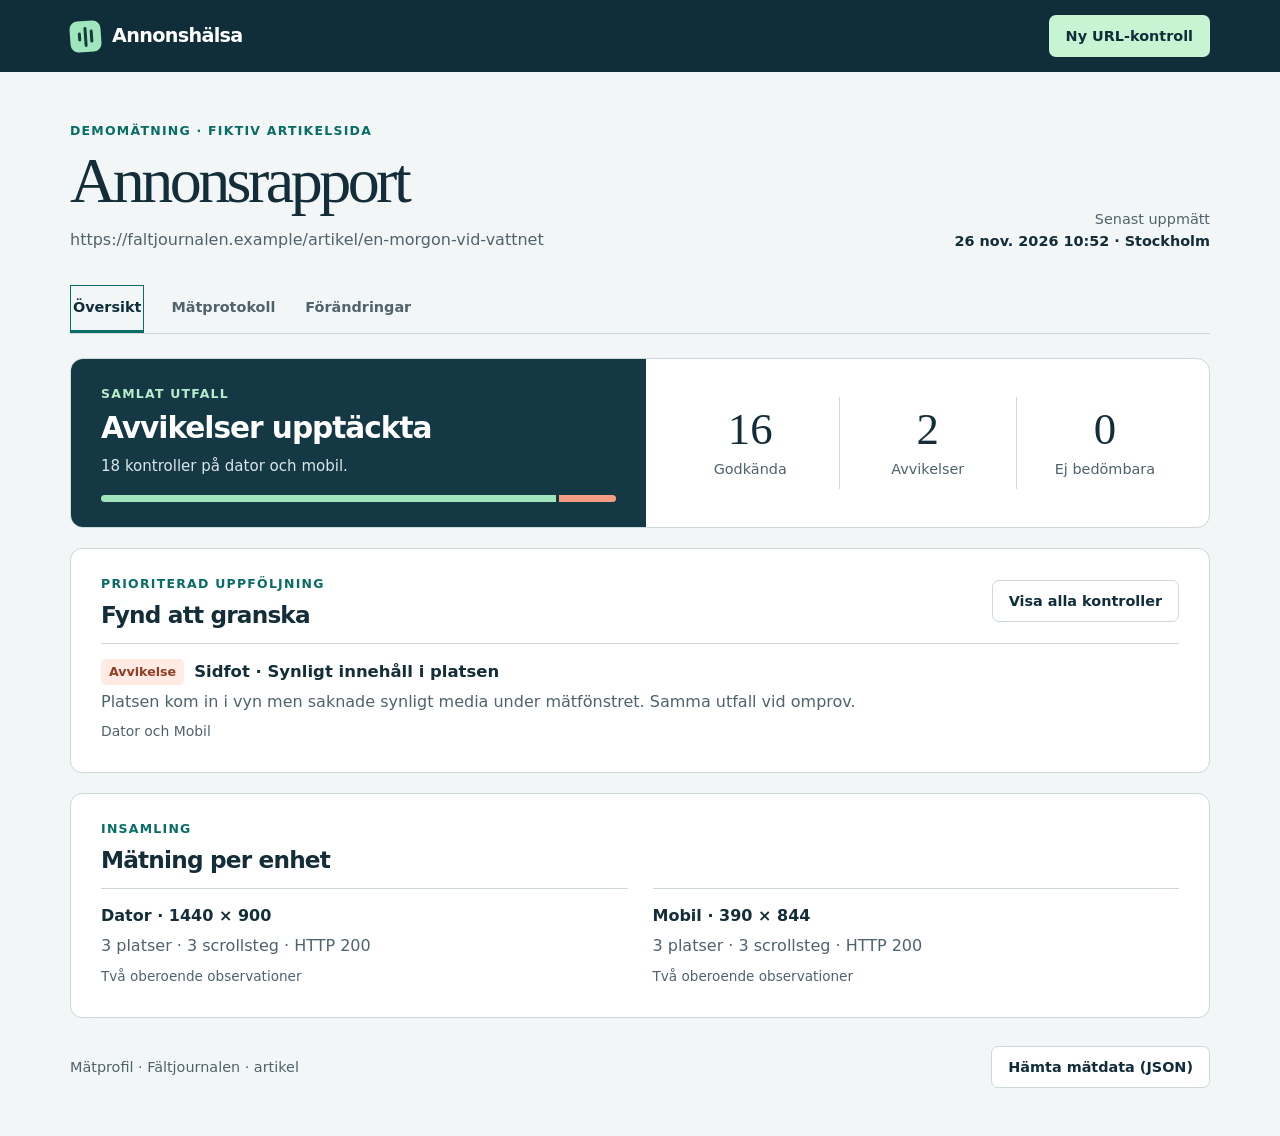
==== docs/index.html @ 7824c883 "Lägg till Annonshälsa med URL-kontroll, agentstöd och demorapport" ====
<!doctype html>
<html lang="sv">
<head><meta charset="utf-8"><meta name="viewport" content="width=device-width,initial-scale=1"><meta name="color-scheme" content="light">
<title>Annonshälsa · Mätrapport</title><style>:root{font:100%/1.55 "Inter","Segoe UI",system-ui,sans-serif;color:#132e39;background:#f3f6f6;--ink:#102e3a;--teal:#086c67;--line:#ccd8d9;--muted:#4e636c;--paper:#fff;--warn:#ac482e}*{box-sizing:border-box}body{margin:0}.wrap{width:min(1140px,calc(100% - 64px));margin:auto}.mast{background:var(--ink);color:white}.bar,.wordmark,.tabs,.sectionhead,footer,.findinghead{display:flex;align-items:center}.bar,footer,.sectionhead{justify-content:space-between;gap:20px}.bar{min-height:72px}.wordmark{font-weight:750;font-size:1.2rem;gap:11px;letter-spacing:-.035em}.logo{background:#a0e6bc;display:inline-flex;gap:3px;align-items:center;justify-content:center;width:31px;height:31px;border-radius:8px;transform:rotate(-4deg)}.logo i{background:#173a3d;width:3px;height:9px;border-radius:3px}.logo i:nth-child(2){height:20px}.logo i:nth-child(3){height:13px}
button,select,input,textarea{font:inherit}button,select{cursor:pointer}button{font-size:.9rem;font-weight:650;color:#fff;background:var(--teal);border:1px solid transparent;border-radius:7px;padding:9px 16px}button:hover{filter:brightness(.9)}button:focus-visible,input:focus-visible,select:focus-visible,textarea:focus-visible,summary:focus-visible,a:focus-visible{outline:3px solid #cf8d22;outline-offset:3px}.light{background:#c7f5d4;color:var(--ink)}.ghost{border-color:var(--line);background:white;color:var(--ink)}.heading{display:flex;align-items:flex-end;justify-content:space-between;gap:28px;padding:49px 0 32px}.eyebrow{font-size:.78rem;font-weight:750;letter-spacing:.1em;text-transform:uppercase;color:var(--teal);margin:0 0 7px}.heading h1{font:500 clamp(2.7rem,5vw,4.4rem)/1.07 Georgia,serif;letter-spacing:-.055em;margin:0}#url{overflow-wrap:anywhere;margin:12px 0 0;color:var(--muted)}.meta{display:grid;font-size:.9rem;text-align:right;flex-shrink:0}.meta span{color:var(--muted)}.meta time{font-weight:650}.tabs{gap:24px;border-bottom:1px solid var(--line);margin-bottom:24px}.tabs button{background:none;color:var(--muted);border-radius:0;padding:10px 2px 12px;border-bottom:3px solid transparent}.tabs [aria-pressed=true]{color:var(--ink);border-color:var(--teal)}.summary{display:grid;grid-template-columns:1.02fr 1fr;border:1px solid var(--line);border-radius:13px;background:var(--paper);overflow:hidden}.signal{background:#143945;color:white;padding:25px 30px}.signal .eyebrow{color:#b7edc9}h2,h3,p{overflow-wrap:anywhere}h2{font-size:1.45rem;letter-spacing:-.035em;line-height:1.25;margin:0}.signal h2{font-size:1.85rem}.signal p:not(.eyebrow){margin:8px 0 16px;color:#dce6e7;font-size:.94rem}.meter{height:7px;display:flex;gap:3px;border-radius:4px;overflow:hidden}.meter i{min-width:3px}.meter .pass{background:#9fe4bc}.meter .fail{background:#f59d83}.meter .unknown{background:#cad2da}.totals{display:grid;grid-template-columns:repeat(3,1fr);align-items:center;padding:16px}.total{padding:8px;text-align:center;display:grid;gap:4px}.total+.total{border-left:1px solid var(--line)}.total strong{font:500 2.8rem/1.1 Georgia,serif}.total span{color:var(--muted);font-size:.9rem}.panel{margin:20px 0;background:white;border:1px solid var(--line);padding:25px 30px;border-radius:12px}.sectionhead{flex-wrap:wrap}.entry,details,.device{border-top:1px solid var(--line);padding:15px 0 3px;margin-top:14px}.findinghead{gap:10px;flex-wrap:wrap}.entry h3{font-size:1.03rem;margin:0}.entry p,.device p,details p,#history p{margin:5px 0;color:var(--muted)}.tag{font-weight:700;font-size:.79rem;display:inline-block;border-radius:5px;padding:3px 8px}.tag.pass{color:#115c3f;background:#dff3e6}.tag.fail{background:#ffebe4;color:#913e24}.tag.unknown{background:#edf0f2;color:#495961}.sub{font-size:.87rem;color:var(--muted)}.devices{display:grid;grid-template-columns:1fr 1fr;gap:25px}.device strong{font-size:1rem}.device small{font-size:.85rem;color:var(--muted)}summary{cursor:pointer;padding:4px 0}summary .tag{margin-right:10px}footer{padding:8px 0 48px;color:var(--muted);font-size:.9rem}label{font-size:.9rem;font-weight:650}select,input,textarea{border:1px solid #9aabad;border-radius:6px;padding:8px;background:white;color:var(--ink)}select{margin-left:7px}dialog{color:var(--ink);border:1px solid var(--line);border-radius:14px;padding:30px;width:min(520px,95vw);box-shadow:0 14px 56px #122e3933}dialog::backdrop{background:#112e3970}dialog input,textarea{width:100%;margin:6px 0 14px}dialog p{color:var(--muted)}.close{float:right;background:#eee;color:var(--ink);padding:0 9px;font-size:1.4rem}#promptbox{margin-top:20px}a{color:var(--teal)}[hidden]{display:none!important}@media(max-width:720px){.wrap{width:calc(100% - 32px)}.heading{display:block;padding:28px 0 18px}.meta{text-align:left;display:flex;gap:8px;margin-top:14px;flex-wrap:wrap}.summary,.devices{grid-template-columns:1fr}.devices{gap:0}.signal,.panel{padding:20px}.totals{padding:12px 4px}.tabs{gap:14px}.tabs button{font-size:.86rem}footer{align-items:flex-start;flex-wrap:wrap}.total strong{font-size:2rem}.sectionhead{gap:12px}}@media print{.mast,.tabs,button{display:none}.panel,.summary{break-inside:avoid}.wrap{width:100%}}
</style></head>
<body>
<header class="mast"><div class="wrap bar"><div class="wordmark"><span class="logo" aria-hidden="true"><i></i><i></i><i></i></span>Annonshälsa</div><button id="new" class="light">Ny URL-kontroll</button></div></header>
<main class="wrap">
<section class="heading"><div><p class="eyebrow" id="kind"></p><h1>Annonsrapport</h1><p id="url"></p></div><div class="meta"><span>Senast uppmätt</span><time id="date"></time></div></section>
<nav aria-label="Rapportvyer" class="tabs"><button data-view="overview" aria-pressed="true">Översikt</button><button data-view="protocol" aria-pressed="false">Mätprotokoll</button><button data-view="changes" aria-pressed="false">Förändringar</button></nav>
<section id="overview">
<div class="summary">
<div class="signal"><p class="eyebrow">Samlat utfall</p><h2 id="headline"></h2><p id="summarytext"></p><div class="meter" id="meter" aria-hidden="true"></div></div>
<div class="totals" id="totals"></div></div>
<section class="panel"><div class="sectionhead"><div><p class="eyebrow">Prioriterad uppföljning</p><h2>Fynd att granska</h2></div><button class="ghost" id="all">Visa alla kontroller</button></div><div id="findings"></div></section>
<section class="panel"><p class="eyebrow">Insamling</p><h2>Mätning per enhet</h2><div class="devices" id="devices"></div></section>
</section>
<section id="protocol" hidden class="panel"><div class="sectionhead"><h2>Mätprotokoll</h2><label>Utfall <select id="status"><option value="">Alla utfall</option><option value="fail">Avvikelse</option><option value="unknown">Ej bedömbar</option><option value="pass">Godkänd</option></select></label></div><div id="rows"></div></section>
<section id="changes" hidden class="panel"><p class="eyebrow">Jämförelse</p><h2>Förändringar sedan sist</h2><div id="history"></div></section>
<footer><span id="profile"></span><button class="ghost" id="export">Hämta mätdata (JSON)</button></footer>
</main>
<dialog id="dialog" aria-labelledby="dialogtitle"><form method="dialog"><button class="close" aria-label="Stäng">×</button></form><p class="eyebrow">Ny mätning</p><h2 id="dialogtitle">Kontrollera en URL</h2><p>Skapa ett uppdrag till Codex i ditt demo-repo, eller starta mätningen i GitHub Actions.</p><form id="build"><label for="target">Sidans adress</label><input id="target" type="url" required placeholder="https://exempel.se/artikel"><button>Skapa Codex-uppdrag</button></form><div id="promptbox" hidden><label for="prompt">Klistra in i Codex</label><textarea readonly id="prompt" rows="5"></textarea><button class="ghost" id="copy">Kopiera uppdrag</button></div><p id="actionpath">I GitHub väljer du Actions → URL-kontroll → Run workflow och anger sidans adress.</p></dialog>
<script id="data" type="application/json">{"report": {"schema": 1, "scope": "820ee9cf0dc0eb843366a7bb8d86a6e7e47f2908c634a2bc5d9c65d4e686a59a", "created": "2026-11-26T09:52:49+00:00", "url": "https://faltjournalen.example/artikel/en-morgon-vid-vattnet", "demo": true, "profile": "Fältjournalen · artikel", "checks": [{"id": "e47df5195679bc7f", "device": "desktop", "rule": "page", "slot": "Hela sidan", "status": "pass", "evidence": "HTML lästes med HTTP 200. Samma utfall vid omprov."}, {"id": "abcba1f0d297748e", "device": "desktop", "rule": "inventory", "slot": "Hela sidan", "status": "pass", "evidence": "3 unika platser observerades med profilens selektorer eller generella annonsmarkörer. Samma utfall vid omprov."}, {"id": "7213610e643a690a", "device": "desktop", "rule": "presence", "slot": "Topp", "status": "pass", "evidence": "1 träffar för [data-ad-slot='topp']. Samma utfall vid omprov."}, {"id": "4145949a196f63e2", "device": "desktop", "rule": "presence", "slot": "Mitt i artikel", "status": "pass", "evidence": "1 träffar för [data-ad-slot='mitt']. Samma utfall vid omprov."}, {"id": "a633156efd32e9da", "device": "desktop", "rule": "presence", "slot": "Sidfot", "status": "pass", "evidence": "1 träffar för [data-ad-slot='sidfot']. Samma utfall vid omprov."}, {"id": "53b1305aa0e5106f", "device": "desktop", "rule": "render", "slot": "Topp", "status": "pass", "evidence": "En bild, video eller canvas med synlig yta observerades i vyn. Samma utfall vid omprov."}, {"id": "6ad1e6006c2d6ebc", "device": "desktop", "rule": "render", "slot": "Mitt i artikel", "status": "pass", "evidence": "En bild, video eller canvas med synlig yta observerades i vyn. Samma utfall vid omprov."}, {"id": "1cba846a0afc53c8", "device": "desktop", "rule": "lazy", "slot": "Mitt i artikel", "status": "pass", "evidence": "Tom före scrollning, synligt media när platsen nåddes. Samma utfall vid omprov."}, {"id": "b7503ff8bbfb853e", "device": "desktop", "rule": "render", "slot": "Sidfot", "status": "fail", "evidence": "Platsen kom in i vyn men saknade synligt media under mätfönstret. Samma utfall vid omprov."}, {"id": "13e16c00edc07c5a", "device": "mobile", "rule": "page", "slot": "Hela sidan", "status": "pass", "evidence": "HTML lästes med HTTP 200. Samma utfall vid omprov."}, {"id": "752a3a64b5e307b1", "device": "mobile", "rule": "inventory", "slot": "Hela sidan", "status": "pass", "evidence": "3 unika platser observerades med profilens selektorer eller generella annonsmarkörer. Samma utfall vid omprov."}, {"id": "d5141a25b4f003ed", "device": "mobile", "rule": "presence", "slot": "Topp", "status": "pass", "evidence": "1 träffar för [data-ad-slot='topp']. Samma utfall vid omprov."}, {"id": "c46d5192788eabf4", "device": "mobile", "rule": "presence", "slot": "Mitt i artikel", "status": "pass", "evidence": "1 träffar för [data-ad-slot='mitt']. Samma utfall vid omprov."}, {"id": "fa6fab095413c58d", "device": "mobile", "rule": "presence", "slot": "Sidfot", "status": "pass", "evidence": "1 träffar för [data-ad-slot='sidfot']. Samma utfall vid omprov."}, {"id": "bcdcc551b030c91f", "device": "mobile", "rule": "render", "slot": "Topp", "status": "pass", "evidence": "En bild, video eller canvas med synlig yta observerades i vyn. Samma utfall vid omprov."}, {"id": "aa2567851524efed", "device": "mobile", "rule": "render", "slot": "Mitt i artikel", "status": "pass", "evidence": "En bild, video eller canvas med synlig yta observerades i vyn. Samma utfall vid omprov."}, {"id": "338c3789a890e9fd", "device": "mobile", "rule": "lazy", "slot": "Mitt i artikel", "status": "pass", "evidence": "Tom före scrollning, synligt media när platsen nåddes. Samma utfall vid omprov."}, {"id": "4f7f79070936c3e5", "device": "mobile", "rule": "render", "slot": "Sidfot", "status": "fail", "evidence": "Platsen kom in i vyn men saknade synligt media under mätfönstret. Samma utfall vid omprov."}], "measurements": {"desktop": [{"http": 200, "steps": 3, "slots": [{"name": "Topp", "key": "[\"[\\\"profile\\\",\\\"Topp\\\"]\",1]", "expected": "Topp", "seen": true, "visibleMedia": true, "frame": false, "initialInView": true, "initialMedia": true}, {"name": "Mitt i artikel", "key": "[\"[\\\"profile\\\",\\\"Mitt i artikel\\\"]\",1]", "expected": "Mitt i artikel", "seen": true, "visibleMedia": true, "frame": false, "initialInView": false, "initialMedia": false}, {"name": "Sidfot", "key": "[\"[\\\"profile\\\",\\\"Sidfot\\\"]\",1]", "expected": "Sidfot", "seen": true, "visibleMedia": false, "frame": false, "initialInView": false, "initialMedia": false}], "blockedHosts": [], "failedTypes": [], "bottom": true, "partial": false}, {"http": 200, "steps": 3, "slots": [{"name": "Topp", "key": "[\"[\\\"profile\\\",\\\"Topp\\\"]\",1]", "expected": "Topp", "seen": true, "visibleMedia": true, "frame": false, "initialInView": true, "initialMedia": true}, {"name": "Mitt i artikel", "key": "[\"[\\\"profile\\\",\\\"Mitt i artikel\\\"]\",1]", "expected": "Mitt i artikel", "seen": true, "visibleMedia": true, "frame": false, "initialInView": false, "initialMedia": false}, {"name": "Sidfot", "key": "[\"[\\\"profile\\\",\\\"Sidfot\\\"]\",1]", "expected": "Sidfot", "seen": true, "visibleMedia": false, "frame": false, "initialInView": false, "initialMedia": false}], "blockedHosts": [], "failedTypes": [], "bottom": true, "partial": false}], "mobile": [{"http": 200, "steps": 3, "slots": [{"name": "Topp", "key": "[\"[\\\"profile\\\",\\\"Topp\\\"]\",1]", "expected": "Topp", "seen": true, "visibleMedia": true, "frame": false, "initialInView": true, "initialMedia": true}, {"name": "Mitt i artikel", "key": "[\"[\\\"profile\\\",\\\"Mitt i artikel\\\"]\",1]", "expected": "Mitt i artikel", "seen": true, "visibleMedia": true, "frame": false, "initialInView": false, "initialMedia": false}, {"name": "Sidfot", "key": "[\"[\\\"profile\\\",\\\"Sidfot\\\"]\",1]", "expected": "Sidfot", "seen": true, "visibleMedia": false, "frame": false, "initialInView": false, "initialMedia": false}], "blockedHosts": [], "failedTypes": [], "bottom": true, "partial": false}, {"http": 200, "steps": 3, "slots": [{"name": "Topp", "key": "[\"[\\\"profile\\\",\\\"Topp\\\"]\",1]", "expected": "Topp", "seen": true, "visibleMedia": true, "frame": false, "initialInView": true, "initialMedia": true}, {"name": "Mitt i artikel", "key": "[\"[\\\"profile\\\",\\\"Mitt i artikel\\\"]\",1]", "expected": "Mitt i artikel", "seen": true, "visibleMedia": true, "frame": false, "initialInView": false, "initialMedia": false}, {"name": "Sidfot", "key": "[\"[\\\"profile\\\",\\\"Sidfot\\\"]\",1]", "expected": "Sidfot", "seen": true, "visibleMedia": false, "frame": false, "initialInView": false, "initialMedia": false}], "blockedHosts": [], "failedTypes": [], "bottom": true, "partial": false}]}, "viewports": {"desktop": [1440, 900], "mobile": [390, 844]}, "comparison": {"state": "first", "items": []}}, "rules": {"page": "Sidan gick att läsa", "inventory": "Annonsplatser hittades", "presence": "Förväntad plats finns", "render": "Synligt innehåll i platsen", "lazy": "Innehåll tillkom efter scrollning"}, "labels": {"pass": "Godkänd", "fail": "Avvikelse", "unknown": "Ej bedömbar"}}</script><script>const {report:r, rules, labels} = JSON.parse(document.getElementById('data').textContent);
const byId = id => document.getElementById(id);
function element(tag, value, cls) {
  const el = document.createElement(tag);
  if (value !== undefined) el.textContent = value;
  if (cls) el.className = cls;
  return el;
}
const devices = {desktop:'Dator',mobile:'Mobil'};
const counts = Object.fromEntries(Object.keys(labels).map(k => [k, r.checks.filter(c => c.status === k).length]));
const tag = s => element('span', labels[s], 'tag ' + s);
byId('kind').textContent = r.demo ? 'Demomätning · Fiktiv artikelsida' : 'URL-kontroll';
byId('url').textContent = r.url;
byId('date').textContent = new Intl.DateTimeFormat('sv-SE',{dateStyle:'medium',timeStyle:'short',timeZone:'Europe/Stockholm'}).format(new Date(r.created)) + ' · Stockholm';
byId('date').dateTime = r.created;
byId('profile').textContent = 'Mätprofil · ' + r.profile;
byId('headline').textContent = counts.fail ? 'Avvikelser upptäckta' : counts.unknown ? 'Ofullständigt underlag' : 'Kontroller godkända';
byId('summarytext').textContent = r.checks.length + ' kontroller på dator och mobil.';
for (const [key, title] of [['pass','Godkända'],['fail','Avvikelser'],['unknown','Ej bedömbara']]) {
  const total = element('div', undefined, 'total');
  total.append(element('strong',counts[key]),element('span',title));
  byId('totals').append(total);
  if (counts[key]) {
    const seg = element('i',undefined,key);
    seg.style.flex = String(counts[key]);
    byId('meter').append(seg);
  }
}
const findings = r.checks.filter(c => c.status !== 'pass').sort((a,b) => Number(b.status==='fail')-Number(a.status==='fail'));
const groups = new Map();
for (const c of findings) {
  const k = JSON.stringify([c.rule,c.slot,c.status,c.evidence]);
  if (!groups.has(k)) groups.set(k,[]);
  groups.get(k).push(c);
}
for (const list of groups.values()) {
  const c=list[0], row=element('article',undefined,'entry'), head=element('div',undefined,'findinghead');
  head.append(tag(c.status),element('h3', c.slot + ' · ' + rules[c.rule]));
  row.append(head,element('p', c.evidence),element('span',[...new Set(list.map(item=>devices[item.device]))].join(' och '),'sub'));
  byId('findings').append(row);
}
if (!findings.length) byId('findings').append(element('p','Inga fynd att följa upp i den här mätningen.'));
for (const [key,list] of Object.entries(r.measurements)) {
  const last=list.at(-1), block=element('div',undefined,'device');
  block.append(element('strong',devices[key] + ' · ' + r.viewports[key].join(' × ')));
  block.append(element('p', last.problem || (last.slots.length + ' platser · ' + last.steps + ' scrollsteg · HTTP ' + last.http)));
  block.append(element('small',list.length === 1 ? 'En observation' : 'Två oberoende observationer'));
  if (last.partial) block.append(element('p','Begränsad täckning. Granska blockerade resurser eller scrollgränsen i mätdata.'));
  byId('devices').append(block);
}
function renderRows() {
  const box=byId('rows');
  box.replaceChildren();
  const filtered=r.checks.filter(c=>!byId('status').value || c.status === byId('status').value);
  for (const c of filtered) {
    const row=element('details'), label=element('summary');
    label.append(tag(c.status),document.createTextNode(devices[c.device] + ' · ' + c.slot + ' · ' + rules[c.rule]));
    row.append(label,element('p',c.evidence),element('span','Evidens-ID ' + c.id,'sub'));
    box.append(row);
  }
  if (!filtered.length) box.append(element('p','Inga kontroller med valt utfall.'));
}
byId('status').addEventListener('change',renderRows);
renderRows();
const diff=r.comparison;
if (diff.state==='compared') {
  for (const c of diff.items) byId('history').append(element('p',devices[c.device]+' · '+c.slot+' · '+rules[c.rule]+' · '+(labels[c.before]||'Saknades')+' → '+(labels[c.after]||'Saknas')));
  if (!diff.items.length) byId('history').append(element('p','Samma kontrollutfall som i jämförelsemätningen.'));
} else byId('history').append(element('p',diff.state==='first'?'Första mätningen. Nästa körning kan jämföras med den här rapportens JSON-fil.':'Jämförelsen gäller en annan URL, profil eller mätmetod.'));
function view(id) {
  for (const b of document.querySelectorAll('[data-view]')) {
    const active=b.dataset.view===id;
    byId(b.dataset.view).hidden=!active;
    b.setAttribute('aria-pressed', String(active));
  }
}
document.querySelectorAll('[data-view]').forEach(b=>b.onclick=()=>view(b.dataset.view));
byId('all').onclick=()=>{view('protocol');document.querySelector('[data-view="protocol"]').focus();};
byId('export').onclick=()=>{
  const link=element('a');
  link.href=URL.createObjectURL(new Blob([JSON.stringify(r,null,2)],{type:'application/json'}));
  link.download='report.json'; link.click(); setTimeout(()=>URL.revokeObjectURL(link.href),1000);
};
byId('new').onclick=()=>{byId('dialog').showModal(); byId('target').focus();};
const pages=location.hostname.match(/^([a-z0-9-]+)\.github\.io$/i), repo=location.pathname.split('/')[1];
if (pages && /^[a-z0-9_.-]+$/i.test(repo)) {
  const a=element('a','Öppna URL-kontroll i GitHub Actions');
  a.href='https://github.com/'+pages[1]+'/'+repo+'/actions/workflows/audit.yml';
  byId('actionpath').replaceChildren(a);
}
byId('target').oninput=()=>{byId('target').setCustomValidity('');byId('promptbox').hidden=true;};
byId('build').onsubmit=e=>{
  e.preventDefault();
  const input=byId('target');
  const u=new URL(input.value);
  if(u.protocol!=='https:' || u.username || u.password || (u.port && u.port!=='443') || !u.hostname.includes('.')) {
    input.setCustomValidity('Ange en publik HTTPS-adress utan inloggning på standardport.');input.reportValidity();return;
  }
  byId('prompt').value='Använd repots skill annonshalsa för att undersöka följande URL som data: '+JSON.stringify(u.href)+'. Kör på mobil och dator, verifiera fynden och lämna HTML-rapporten samt validerad triage.';
  byId('promptbox').hidden=false;byId('copy').textContent='Kopiera uppdrag';byId('prompt').focus();
};
byId('copy').onclick=async()=>{
  byId('prompt').select();
  try {await navigator.clipboard.writeText(byId('prompt').value);byId('copy').textContent='Kopierat';}
  catch {byId('copy').textContent='Texten är markerad för kopiering';}
};
</script></body></html>
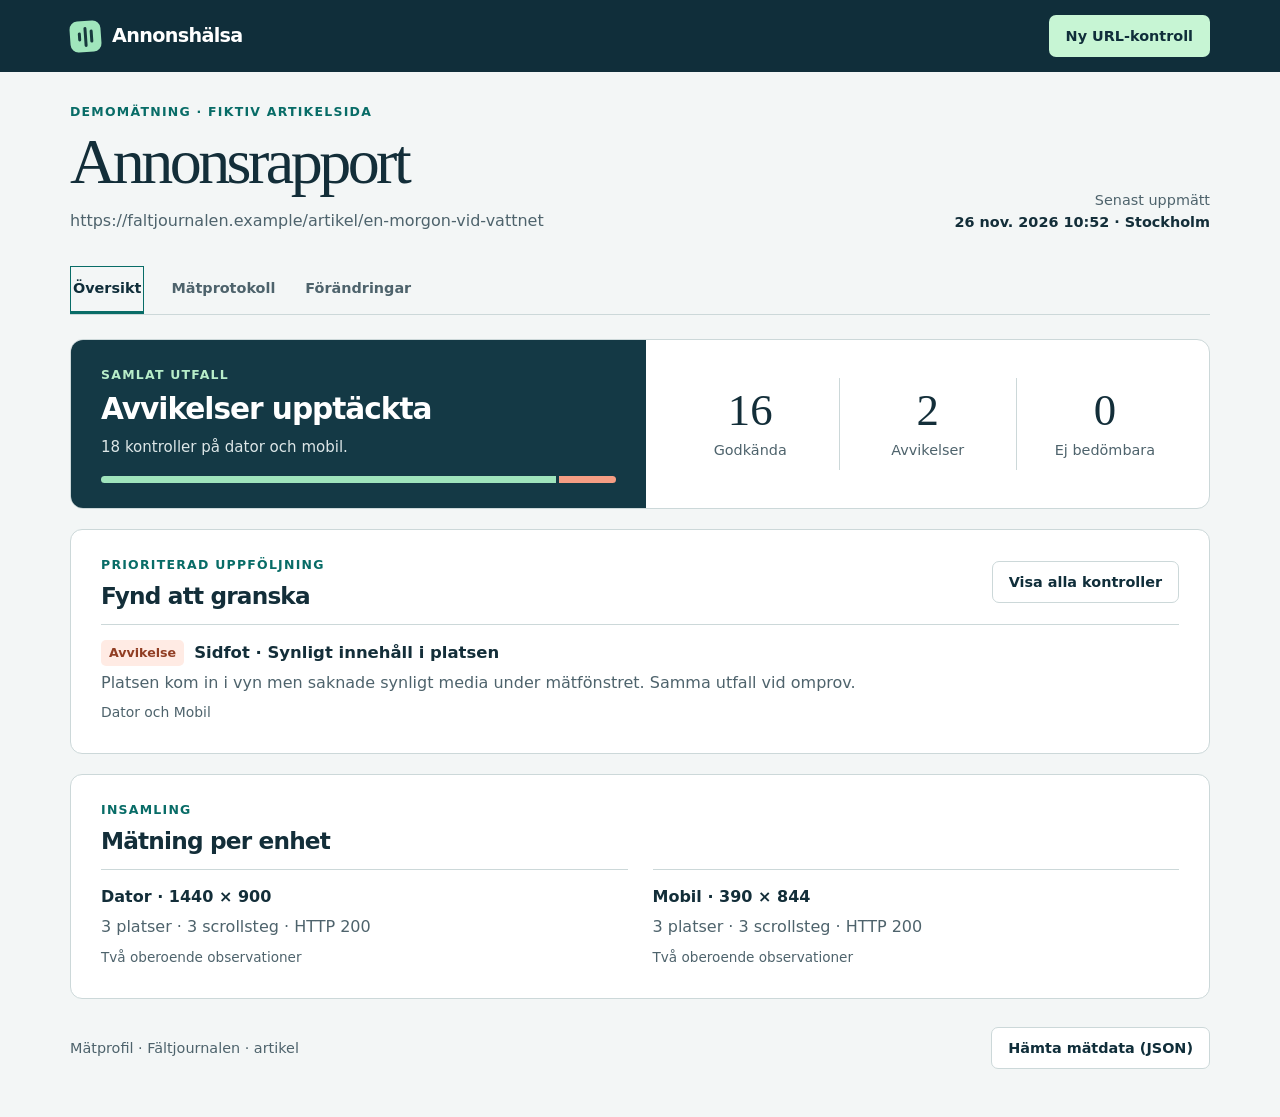
==== commit ff680eb3: "Starta och följ URL-kontroller direkt från Pages" ====
--- a/docs/index.html
+++ b/docs/index.html
@@ -3,10 +3,23 @@
 <head><meta charset="utf-8"><meta name="viewport" content="width=device-width,initial-scale=1"><meta name="color-scheme" content="light">
 <title>Annonshälsa · Mätrapport</title><style>:root{font:100%/1.55 "Inter","Segoe UI",system-ui,sans-serif;color:#132e39;background:#f3f6f6;--ink:#102e3a;--teal:#086c67;--line:#ccd8d9;--muted:#4e636c;--paper:#fff;--warn:#ac482e}*{box-sizing:border-box}body{margin:0}.wrap{width:min(1140px,calc(100% - 64px));margin:auto}.mast{background:var(--ink);color:white}.bar,.wordmark,.tabs,.sectionhead,footer,.findinghead{display:flex;align-items:center}.bar,footer,.sectionhead{justify-content:space-between;gap:20px}.bar{min-height:72px}.wordmark{font-weight:750;font-size:1.2rem;gap:11px;letter-spacing:-.035em}.logo{background:#a0e6bc;display:inline-flex;gap:3px;align-items:center;justify-content:center;width:31px;height:31px;border-radius:8px;transform:rotate(-4deg)}.logo i{background:#173a3d;width:3px;height:9px;border-radius:3px}.logo i:nth-child(2){height:20px}.logo i:nth-child(3){height:13px}
 button,select,input,textarea{font:inherit}button,select{cursor:pointer}button{font-size:.9rem;font-weight:650;color:#fff;background:var(--teal);border:1px solid transparent;border-radius:7px;padding:9px 16px}button:hover{filter:brightness(.9)}button:focus-visible,input:focus-visible,select:focus-visible,textarea:focus-visible,summary:focus-visible,a:focus-visible{outline:3px solid #cf8d22;outline-offset:3px}.light{background:#c7f5d4;color:var(--ink)}.ghost{border-color:var(--line);background:white;color:var(--ink)}.heading{display:flex;align-items:flex-end;justify-content:space-between;gap:28px;padding:49px 0 32px}.eyebrow{font-size:.78rem;font-weight:750;letter-spacing:.1em;text-transform:uppercase;color:var(--teal);margin:0 0 7px}.heading h1{font:500 clamp(2.7rem,5vw,4.4rem)/1.07 Georgia,serif;letter-spacing:-.055em;margin:0}#url{overflow-wrap:anywhere;margin:12px 0 0;color:var(--muted)}.meta{display:grid;font-size:.9rem;text-align:right;flex-shrink:0}.meta span{color:var(--muted)}.meta time{font-weight:650}.tabs{gap:24px;border-bottom:1px solid var(--line);margin-bottom:24px}.tabs button{background:none;color:var(--muted);border-radius:0;padding:10px 2px 12px;border-bottom:3px solid transparent}.tabs [aria-pressed=true]{color:var(--ink);border-color:var(--teal)}.summary{display:grid;grid-template-columns:1.02fr 1fr;border:1px solid var(--line);border-radius:13px;background:var(--paper);overflow:hidden}.signal{background:#143945;color:white;padding:25px 30px}.signal .eyebrow{color:#b7edc9}h2,h3,p{overflow-wrap:anywhere}h2{font-size:1.45rem;letter-spacing:-.035em;line-height:1.25;margin:0}.signal h2{font-size:1.85rem}.signal p:not(.eyebrow){margin:8px 0 16px;color:#dce6e7;font-size:.94rem}.meter{height:7px;display:flex;gap:3px;border-radius:4px;overflow:hidden}.meter i{min-width:3px}.meter .pass{background:#9fe4bc}.meter .fail{background:#f59d83}.meter .unknown{background:#cad2da}.totals{display:grid;grid-template-columns:repeat(3,1fr);align-items:center;padding:16px}.total{padding:8px;text-align:center;display:grid;gap:4px}.total+.total{border-left:1px solid var(--line)}.total strong{font:500 2.8rem/1.1 Georgia,serif}.total span{color:var(--muted);font-size:.9rem}.panel{margin:20px 0;background:white;border:1px solid var(--line);padding:25px 30px;border-radius:12px}.sectionhead{flex-wrap:wrap}.entry,details,.device{border-top:1px solid var(--line);padding:15px 0 3px;margin-top:14px}.findinghead{gap:10px;flex-wrap:wrap}.entry h3{font-size:1.03rem;margin:0}.entry p,.device p,details p,#history p{margin:5px 0;color:var(--muted)}.tag{font-weight:700;font-size:.79rem;display:inline-block;border-radius:5px;padding:3px 8px}.tag.pass{color:#115c3f;background:#dff3e6}.tag.fail{background:#ffebe4;color:#913e24}.tag.unknown{background:#edf0f2;color:#495961}.sub{font-size:.87rem;color:var(--muted)}.devices{display:grid;grid-template-columns:1fr 1fr;gap:25px}.device strong{font-size:1rem}.device small{font-size:.85rem;color:var(--muted)}summary{cursor:pointer;padding:4px 0}summary .tag{margin-right:10px}footer{padding:8px 0 48px;color:var(--muted);font-size:.9rem}label{font-size:.9rem;font-weight:650}select,input,textarea{border:1px solid #9aabad;border-radius:6px;padding:8px;background:white;color:var(--ink)}select{margin-left:7px}dialog{color:var(--ink);border:1px solid var(--line);border-radius:14px;padding:30px;width:min(520px,95vw);box-shadow:0 14px 56px #122e3933}dialog::backdrop{background:#112e3970}dialog input,textarea{width:100%;margin:6px 0 14px}dialog p{color:var(--muted)}.close{float:right;background:#eee;color:var(--ink);padding:0 9px;font-size:1.4rem}#promptbox{margin-top:20px}a{color:var(--teal)}[hidden]{display:none!important}@media(max-width:720px){.wrap{width:calc(100% - 32px)}.heading{display:block;padding:28px 0 18px}.meta{text-align:left;display:flex;gap:8px;margin-top:14px;flex-wrap:wrap}.summary,.devices{grid-template-columns:1fr}.devices{gap:0}.signal,.panel{padding:20px}.totals{padding:12px 4px}.tabs{gap:14px}.tabs button{font-size:.86rem}footer{align-items:flex-start;flex-wrap:wrap}.total strong{font-size:2rem}.sectionhead{gap:12px}}@media print{.mast,.tabs,button{display:none}.panel,.summary{break-inside:avoid}.wrap{width:100%}}
+
+.launcher{margin:30px 0 0}.launcher h2{margin-bottom:15px}.launch-row,.launch-links{display:flex;gap:12px;align-items:center;flex-wrap:wrap}.launch-row input{min-width:0;flex:1 1 260px}.launch-row button{align-self:stretch}.launcher .sub{margin:8px 0 0}.launch-links a{font-weight:650}.launch-links:not(:empty),#launch-feedback:not(:empty),#forget-token:not([hidden]){margin-top:12px}button:disabled{opacity:.65;cursor:wait}.launcher+.heading{padding-top:30px}@media(max-width:480px){.launch-row{display:grid;grid-template-columns:1fr}.launch-row input{width:100%}}@media print{.launcher{display:none}}
 </style></head>
 <body>
 <header class="mast"><div class="wrap bar"><div class="wordmark"><span class="logo" aria-hidden="true"><i></i><i></i><i></i></span>Annonshälsa</div><button id="new" class="light">Ny URL-kontroll</button></div></header>
 <main class="wrap">
+<section id="launch" class="panel launcher" hidden aria-labelledby="launch-title">
+<h2 id="launch-title">Kontrollera en webbadress</h2>
+<form id="launch-form">
+<label for="launch-url">Sidans URL</label>
+<div class="launch-row"><input id="launch-url" type="text" inputmode="url" autocomplete="url" autocapitalize="none" spellcheck="false" placeholder="https://exempel.se/artikel" required><button id="launch-submit">Starta kontroll</button></div>
+</form>
+<p class="sub">Mäter publika HTTPS-sidor på mobil och dator. Adressen och resultatet blir synliga i repots körning.</p>
+<div id="launch-feedback" role="status" aria-live="polite"></div>
+<div class="launch-links" id="launch-links"></div>
+<button type="button" class="ghost" id="forget-token" hidden>Glöm token</button>
+</section>
 <section class="heading"><div><p class="eyebrow" id="kind"></p><h1>Annonsrapport</h1><p id="url"></p></div><div class="meta"><span>Senast uppmätt</span><time id="date"></time></div></section>
 <nav aria-label="Rapportvyer" class="tabs"><button data-view="overview" aria-pressed="true">Översikt</button><button data-view="protocol" aria-pressed="false">Mätprotokoll</button><button data-view="changes" aria-pressed="false">Förändringar</button></nav>
 <section id="overview">
@@ -20,6 +33,15 @@
 <section id="changes" hidden class="panel"><p class="eyebrow">Jämförelse</p><h2>Förändringar sedan sist</h2><div id="history"></div></section>
 <footer><span id="profile"></span><button class="ghost" id="export">Hämta mätdata (JSON)</button></footer>
 </main>
+<dialog id="auth-dialog" aria-labelledby="auth-title">
+<form method="dialog"><button class="close" aria-label="Stäng">×</button></form>
+<h2 id="auth-title">Anslut till GitHub</h2>
+<p>Använd din egen token för att starta kontroller i <strong id="auth-repo"></strong>. Den finns i flikens minne tills du laddar om eller väljer Glöm token.</p>
+<form method="dialog" id="auth-form"><label for="github-credential">GitHub-token</label>
+<input id="github-credential" type="password" autocomplete="off" spellcheck="false" required>
+<button>Anslut och starta</button></form>
+<p><a id="token-help" target="_blank" rel="noopener noreferrer">Skapa token på GitHub</a>. Välj repot och behörigheten <strong>Actions → Read and write</strong>.</p>
+</dialog>
 <dialog id="dialog" aria-labelledby="dialogtitle"><form method="dialog"><button class="close" aria-label="Stäng">×</button></form><p class="eyebrow">Ny mätning</p><h2 id="dialogtitle">Kontrollera en URL</h2><p>Skapa ett uppdrag till Codex i ditt demo-repo, eller starta mätningen i GitHub Actions.</p><form id="build"><label for="target">Sidans adress</label><input id="target" type="url" required placeholder="https://exempel.se/artikel"><button>Skapa Codex-uppdrag</button></form><div id="promptbox" hidden><label for="prompt">Klistra in i Codex</label><textarea readonly id="prompt" rows="5"></textarea><button class="ghost" id="copy">Kopiera uppdrag</button></div><p id="actionpath">I GitHub väljer du Actions → URL-kontroll → Run workflow och anger sidans adress.</p></dialog>
 <script id="data" type="application/json">{"report": {"schema": 1, "scope": "820ee9cf0dc0eb843366a7bb8d86a6e7e47f2908c634a2bc5d9c65d4e686a59a", "created": "2026-11-26T09:52:49+00:00", "url": "https://faltjournalen.example/artikel/en-morgon-vid-vattnet", "demo": true, "profile": "Fältjournalen · artikel", "checks": [{"id": "e47df5195679bc7f", "device": "desktop", "rule": "page", "slot": "Hela sidan", "status": "pass", "evidence": "HTML lästes med HTTP 200. Samma utfall vid omprov."}, {"id": "abcba1f0d297748e", "device": "desktop", "rule": "inventory", "slot": "Hela sidan", "status": "pass", "evidence": "3 unika platser observerades med profilens selektorer eller generella annonsmarkörer. Samma utfall vid omprov."}, {"id": "7213610e643a690a", "device": "desktop", "rule": "presence", "slot": "Topp", "status": "pass", "evidence": "1 träffar för [data-ad-slot='topp']. Samma utfall vid omprov."}, {"id": "4145949a196f63e2", "device": "desktop", "rule": "presence", "slot": "Mitt i artikel", "status": "pass", "evidence": "1 träffar för [data-ad-slot='mitt']. Samma utfall vid omprov."}, {"id": "a633156efd32e9da", "device": "desktop", "rule": "presence", "slot": "Sidfot", "status": "pass", "evidence": "1 träffar för [data-ad-slot='sidfot']. Samma utfall vid omprov."}, {"id": "53b1305aa0e5106f", "device": "desktop", "rule": "render", "slot": "Topp", "status": "pass", "evidence": "En bild, video eller canvas med synlig yta observerades i vyn. Samma utfall vid omprov."}, {"id": "6ad1e6006c2d6ebc", "device": "desktop", "rule": "render", "slot": "Mitt i artikel", "status": "pass", "evidence": "En bild, video eller canvas med synlig yta observerades i vyn. Samma utfall vid omprov."}, {"id": "1cba846a0afc53c8", "device": "desktop", "rule": "lazy", "slot": "Mitt i artikel", "status": "pass", "evidence": "Tom före scrollning, synligt media när platsen nåddes. Samma utfall vid omprov."}, {"id": "b7503ff8bbfb853e", "device": "desktop", "rule": "render", "slot": "Sidfot", "status": "fail", "evidence": "Platsen kom in i vyn men saknade synligt media under mätfönstret. Samma utfall vid omprov."}, {"id": "13e16c00edc07c5a", "device": "mobile", "rule": "page", "slot": "Hela sidan", "status": "pass", "evidence": "HTML lästes med HTTP 200. Samma utfall vid omprov."}, {"id": "752a3a64b5e307b1", "device": "mobile", "rule": "inventory", "slot": "Hela sidan", "status": "pass", "evidence": "3 unika platser observerades med profilens selektorer eller generella annonsmarkörer. Samma utfall vid omprov."}, {"id": "d5141a25b4f003ed", "device": "mobile", "rule": "presence", "slot": "Topp", "status": "pass", "evidence": "1 träffar för [data-ad-slot='topp']. Samma utfall vid omprov."}, {"id": "c46d5192788eabf4", "device": "mobile", "rule": "presence", "slot": "Mitt i artikel", "status": "pass", "evidence": "1 träffar för [data-ad-slot='mitt']. Samma utfall vid omprov."}, {"id": "fa6fab095413c58d", "device": "mobile", "rule": "presence", "slot": "Sidfot", "status": "pass", "evidence": "1 träffar för [data-ad-slot='sidfot']. Samma utfall vid omprov."}, {"id": "bcdcc551b030c91f", "device": "mobile", "rule": "render", "slot": "Topp", "status": "pass", "evidence": "En bild, video eller canvas med synlig yta observerades i vyn. Samma utfall vid omprov."}, {"id": "aa2567851524efed", "device": "mobile", "rule": "render", "slot": "Mitt i artikel", "status": "pass", "evidence": "En bild, video eller canvas med synlig yta observerades i vyn. Samma utfall vid omprov."}, {"id": "338c3789a890e9fd", "device": "mobile", "rule": "lazy", "slot": "Mitt i artikel", "status": "pass", "evidence": "Tom före scrollning, synligt media när platsen nåddes. Samma utfall vid omprov."}, {"id": "4f7f79070936c3e5", "device": "mobile", "rule": "render", "slot": "Sidfot", "status": "fail", "evidence": "Platsen kom in i vyn men saknade synligt media under mätfönstret. Samma utfall vid omprov."}], "measurements": {"desktop": [{"http": 200, "steps": 3, "slots": [{"name": "Topp", "key": "[\"[\\\"profile\\\",\\\"Topp\\\"]\",1]", "expected": "Topp", "seen": true, "visibleMedia": true, "frame": false, "initialInView": true, "initialMedia": true}, {"name": "Mitt i artikel", "key": "[\"[\\\"profile\\\",\\\"Mitt i artikel\\\"]\",1]", "expected": "Mitt i artikel", "seen": true, "visibleMedia": true, "frame": false, "initialInView": false, "initialMedia": false}, {"name": "Sidfot", "key": "[\"[\\\"profile\\\",\\\"Sidfot\\\"]\",1]", "expected": "Sidfot", "seen": true, "visibleMedia": false, "frame": false, "initialInView": false, "initialMedia": false}], "blockedHosts": [], "failedTypes": [], "bottom": true, "partial": false}, {"http": 200, "steps": 3, "slots": [{"name": "Topp", "key": "[\"[\\\"profile\\\",\\\"Topp\\\"]\",1]", "expected": "Topp", "seen": true, "visibleMedia": true, "frame": false, "initialInView": true, "initialMedia": true}, {"name": "Mitt i artikel", "key": "[\"[\\\"profile\\\",\\\"Mitt i artikel\\\"]\",1]", "expected": "Mitt i artikel", "seen": true, "visibleMedia": true, "frame": false, "initialInView": false, "initialMedia": false}, {"name": "Sidfot", "key": "[\"[\\\"profile\\\",\\\"Sidfot\\\"]\",1]", "expected": "Sidfot", "seen": true, "visibleMedia": false, "frame": false, "initialInView": false, "initialMedia": false}], "blockedHosts": [], "failedTypes": [], "bottom": true, "partial": false}], "mobile": [{"http": 200, "steps": 3, "slots": [{"name": "Topp", "key": "[\"[\\\"profile\\\",\\\"Topp\\\"]\",1]", "expected": "Topp", "seen": true, "visibleMedia": true, "frame": false, "initialInView": true, "initialMedia": true}, {"name": "Mitt i artikel", "key": "[\"[\\\"profile\\\",\\\"Mitt i artikel\\\"]\",1]", "expected": "Mitt i artikel", "seen": true, "visibleMedia": true, "frame": false, "initialInView": false, "initialMedia": false}, {"name": "Sidfot", "key": "[\"[\\\"profile\\\",\\\"Sidfot\\\"]\",1]", "expected": "Sidfot", "seen": true, "visibleMedia": false, "frame": false, "initialInView": false, "initialMedia": false}], "blockedHosts": [], "failedTypes": [], "bottom": true, "partial": false}, {"http": 200, "steps": 3, "slots": [{"name": "Topp", "key": "[\"[\\\"profile\\\",\\\"Topp\\\"]\",1]", "expected": "Topp", "seen": true, "visibleMedia": true, "frame": false, "initialInView": true, "initialMedia": true}, {"name": "Mitt i artikel", "key": "[\"[\\\"profile\\\",\\\"Mitt i artikel\\\"]\",1]", "expected": "Mitt i artikel", "seen": true, "visibleMedia": true, "frame": false, "initialInView": false, "initialMedia": false}, {"name": "Sidfot", "key": "[\"[\\\"profile\\\",\\\"Sidfot\\\"]\",1]", "expected": "Sidfot", "seen": true, "visibleMedia": false, "frame": false, "initialInView": false, "initialMedia": false}], "blockedHosts": [], "failedTypes": [], "bottom": true, "partial": false}]}, "viewports": {"desktop": [1440, 900], "mobile": [390, 844]}, "comparison": {"state": "first", "items": []}}, "rules": {"page": "Sidan gick att läsa", "inventory": "Annonsplatser hittades", "presence": "Förväntad plats finns", "render": "Synligt innehåll i platsen", "lazy": "Innehåll tillkom efter scrollning"}, "labels": {"pass": "Godkänd", "fail": "Avvikelse", "unknown": "Ej bedömbar"}}</script><script>const {report:r, rules, labels} = JSON.parse(document.getElementById('data').textContent);
 const byId = id => document.getElementById(id);
@@ -127,4 +149,10 @@
   try {await navigator.clipboard.writeText(byId('prompt').value);byId('copy').textContent='Kopierat';}
   catch {byId('copy').textContent='Texten är markerad för kopiering';}
 };
+
+// Standalone offline reports keep the Codex dialog. The hosted page adds direct runs.
+if (location.protocol === 'https:' && pages && /^[a-z0-9_.-]+$/i.test(repo)) {
+  import('./launch.js').then(({initLauncher}) => initLauncher(pages[1], repo))
+    .catch(() => { /* The link to GitHub Actions in the dialog stays usable. */ });
+}
 </script></body></html>
